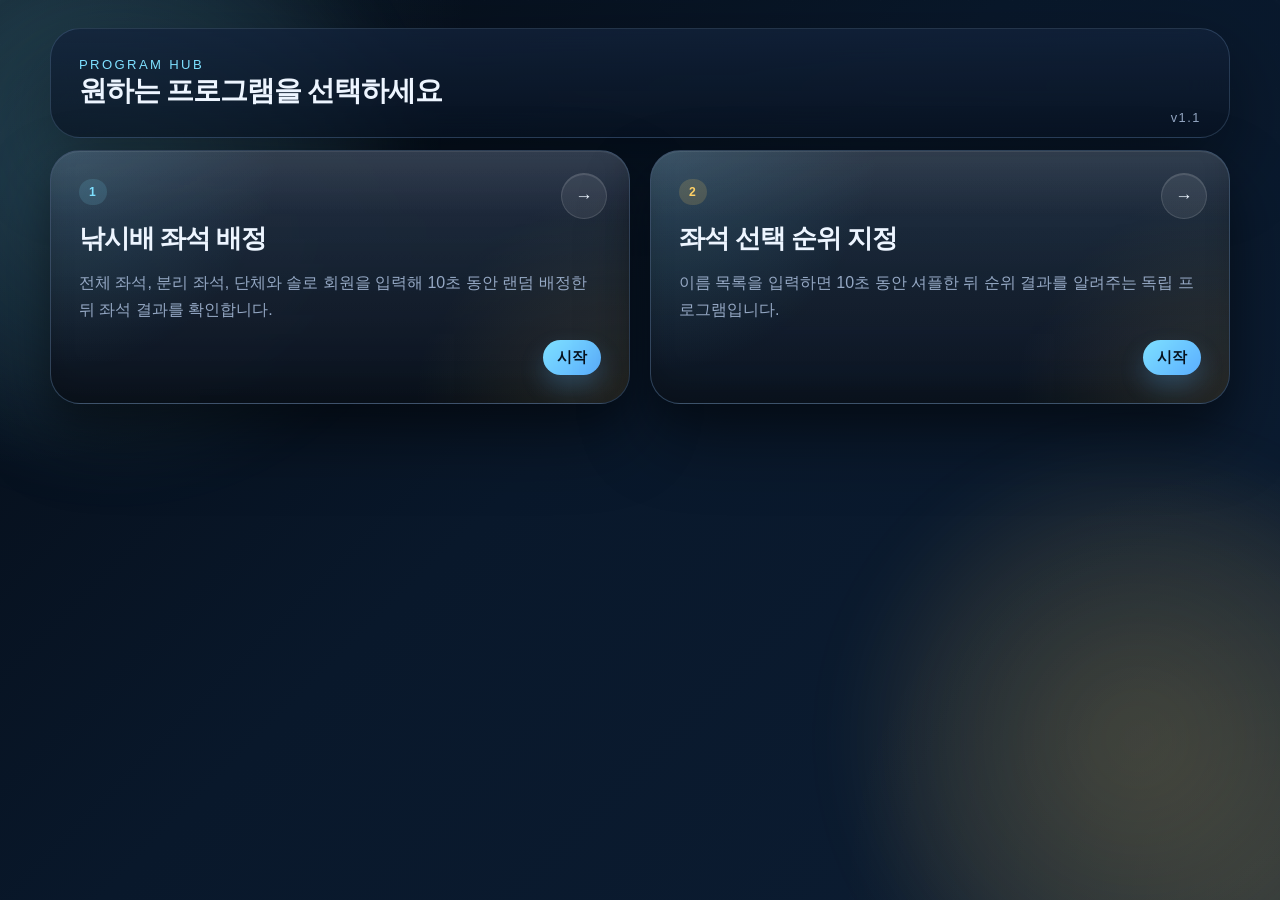
==== index.html @ c76e0f37 "Add files via upload" ====
<!doctype html>
<html lang="ko">
<head>
  <meta charset="utf-8">
  <meta name="viewport" content="width=device-width, initial-scale=1">
  <title>보트 낚시 좌석 배정 - 홈</title>
  <link rel="stylesheet" href="styles.css">
</head>
<body class="page-shell page-home">
  <div class="bg-orb orb-a"></div>
  <div class="bg-orb orb-b"></div>
  <div class="bg-grid"></div>

  <main class="app-frame home-frame">
    <section class="hero-card glass home-hero">
      <div class="hero-copy">
        <p class="eyebrow">Program Hub</p>
        <h1>원하는 프로그램을 선택하세요</h1>        
      </div>      
      <small class="hero-version">v1.1</small>
    </section>

    <section class="home-grid">
      <a class="glass program-card" href="seat-selection.html">
        <span class="program-tag">1</span>
        <h2>낚시배 좌석 배정</h2>
        <p>전체 좌석, 분리 좌석, 단체와 솔로 회원을 입력해 10초 동안 랜덤 배정한 뒤 좌석 결과를 확인합니다.</p>
        <div class="program-card-footer"> 
          <strong>시작</strong>
        </div>
      </a>

      <a class="glass program-card is-featured" href="rank-selection.html">
        <span class="program-tag is-warm">2</span>
        <h2>좌석 선택 순위 지정</h2>
        <p>이름 목록을 입력하면 10초 동안 셔플한 뒤 순위 결과를 알려주는 독립 프로그램입니다.</p>
        <div class="program-card-footer">
          <strong>시작</strong>
        </div>
      </a>
    </section>
  </main>
</body>
</html>
---- styles.css ----
:root {
  color-scheme: dark;
  --bg: #07111f;
  --bg-soft: rgba(10, 20, 37, 0.72);
  --panel: rgba(11, 24, 45, 0.62);
  --panel-border: rgba(160, 205, 255, 0.18);
  --text: #edf5ff;
  --muted: #95a8c4;
  --accent: #7ee0ff;
  --accent-2: #ffd166;
  --accent-3: #72ffc2;
  --danger: #ff7a90;
  --shadow: 0 30px 80px rgba(0, 0, 0, 0.4);
  --radius-xl: 30px;
  --radius-lg: 22px;
  --radius-md: 16px;
  --radius-sm: 12px;
  --font: "Pretendard", "Segoe UI Variable", "Apple SD Gothic Neo", "Noto Sans KR", sans-serif;
}

* {
  box-sizing: border-box;
}

html,
body {
  min-height: 100%;
}

body {
  margin: 0;
  font-family: var(--font);
  color: var(--text);
  background:
    radial-gradient(circle at top left, rgba(126, 224, 255, 0.12), transparent 30%),
    radial-gradient(circle at bottom right, rgba(255, 209, 102, 0.12), transparent 28%),
    linear-gradient(135deg, #050b14 0%, #09182b 46%, #0c1d33 100%);
}

a {
  color: inherit;
  text-decoration: none;
}

button,
input,
textarea {
  font: inherit;
}

button {
  cursor: pointer;
}

[hidden] {
  display: none !important;
}

.page-shell {
  position: relative;
  overflow-x: hidden;
}

.bg-orb {
  position: fixed;
  width: 42vw;
  aspect-ratio: 1;
  border-radius: 50%;
  filter: blur(40px);
  opacity: 0.25;
  pointer-events: none;
  z-index: 0;
}

.orb-a {
  top: -10vh;
  left: -12vw;
  background: radial-gradient(circle, rgba(126, 224, 255, 0.8), rgba(126, 224, 255, 0));
}

.orb-b {
  right: -10vw;
  bottom: -12vh;
  background: radial-gradient(circle, rgba(255, 209, 102, 0.75), rgba(255, 209, 102, 0));
}

.bg-grid {
  position: fixed;
  inset: 0;
  background-image:
    linear-gradient(rgba(255, 255, 255, 0.04) 1px, transparent 1px),
    linear-gradient(90deg, rgba(255, 255, 255, 0.04) 1px, transparent 1px);
  background-size: 44px 44px;
  mask-image: linear-gradient(180deg, rgba(0, 0, 0, 0.6), transparent 85%);
  pointer-events: none;
  opacity: 0.3;
  z-index: 0;
}

.app-frame {
  position: relative;
  z-index: 1;
  width: min(1180px, calc(100% - 32px));
  margin: 0 auto;
  padding: 28px 0 40px;
}

.glass {
  background: linear-gradient(180deg, rgba(18, 34, 58, 0.8), rgba(8, 18, 32, 0.72));
  border: 1px solid var(--panel-border);
  box-shadow: var(--shadow);
  backdrop-filter: blur(22px);
}

.hero-card,
.result-header {
  position: relative;
  border-radius: var(--radius-xl);
  padding: 28px;
  display: flex;
  align-items: center;
  justify-content: space-between;
  gap: 20px;
}

.hero-copy h1 {
  margin: 4px 0 10px;
  font-size: clamp(1.215rem, 2.16vw, 2.16rem);
  line-height: 1.05;
  letter-spacing: -0.04em;
}

.result-header h1 {
  margin: 0;
  font-size: clamp(1.26rem, 1.98vw, 1.92rem);
  line-height: 0.96;
  white-space: nowrap;
}

.result-header {
  padding: 12px 28px;
  gap: 12px;
}

.eyebrow {
  margin: 0;
  color: var(--accent);
  font-size: 0.82rem;
  letter-spacing: 0.18em;
  text-transform: uppercase;
}

.hero-text {
  margin: 0;
  max-width: 68ch;
  color: var(--muted);
  line-height: 1.7;
}
.hero-text-small {
  font-size: 0.92rem;
  line-height: 1.58;
}
.hero-link-note {
  margin: 0 0 14px;
  color: #fff0bd;
  font-size: 0.96rem;
  font-weight: 700;
  letter-spacing: -0.01em;
  line-height: 1.35;
  display: inline-block;
  text-decoration: none;
  transition: color 0.16s ease, text-shadow 0.16s ease, transform 0.16s ease;
}

.hero-link-note.is-flashed {
  color: #ff5a5a;
  text-shadow: 0 0 14px rgba(255, 90, 90, 0.58), 0 0 28px rgba(255, 90, 90, 0.22);
  transform: translateY(-1px) scale(1.1);
}

.hero-link-note.is-flashed:active {
  color: #ff3d3d;
  text-shadow: 0 0 18px rgba(255, 61, 61, 0.72), 0 0 34px rgba(255, 61, 61, 0.26);
  transform: translateY(0) scale(1.1);
}

.hero-link-url {
  font-size: 0.8em;
}

.hero-visual {
  flex: 0 0 clamp(96px, 12.8vw, 141px);
  max-width: clamp(96px, 12.8vw, 141px);
  align-self: flex-start;
  position: relative;
  display: flex;
  align-items: center;
  justify-content: center;
  text-decoration: none;
  cursor: pointer;
  transition: transform 0.18s ease, filter 0.18s ease;
}

.hero-version {
  position: absolute;
  right: 28px;
  bottom: 12px;
  color: var(--muted);
  font-size: 0.8rem;
  line-height: 1;
  letter-spacing: 0.12em;
  text-align: right;
  white-space: nowrap;
  pointer-events: none;
}

.hero-visual img {
  display: block;
  width: 100%;
  height: auto;
  max-height: 102px;
  object-fit: contain;
  filter: drop-shadow(0 16px 26px rgba(0, 0, 0, 0.24));
}

.hero-visual::after {
  content: "";
  position: absolute;
  left: 50%;
  top: 50%;
  width: 104px;
  height: 104px;
  border-radius: 50%;
  border: 2px solid rgba(126, 224, 255, 0.92);
  box-shadow:
    0 0 0 2px rgba(126, 224, 255, 0.12),
    0 0 12px rgba(126, 224, 255, 0.6),
    0 0 24px rgba(72, 255, 201, 0.38);
  transform: translate(-50%, -50%) scale(0.92);
  opacity: 0;
  pointer-events: none;
  transition: opacity 0.18s ease, transform 0.18s ease, box-shadow 0.18s ease;
}

.hero-visual.is-flashed {
  transform: translateY(-2px) scale(1.02);
}

.hero-visual.is-flashed:active {
  transform: translateY(1px) scale(0.98);
}

.hero-visual.is-flashed img {
  filter: drop-shadow(0 18px 30px rgba(0, 0, 0, 0.3));
}

.hero-visual.is-flashed::after {
  opacity: 1;
  transform: translate(-50%, -50%) scale(1);
}

.hero-badge {
  min-width: 180px;
  padding: 18px 20px;
  border-radius: 24px;
  background: linear-gradient(160deg, rgba(126, 224, 255, 0.16), rgba(255, 209, 102, 0.1));
  border: 1px solid rgba(255, 255, 255, 0.12);
  text-align: right;
}

.hero-badge span,
.stat-card span,
.tip-card span {
  display: block;
  color: var(--muted);
  font-size: 0.84rem;
}

.hero-badge strong {
  display: block;
  margin-top: 6px;
  font-size: 1.2rem;
}

.page-home .hero-card {
  align-items: flex-start;
  padding-bottom: 22px;
}

.page-home .hero-copy {
  max-width: 720px;
}

.page-home .hero-text {
  max-width: 60ch;
}

.home-grid {
  margin-top: 12px;
  display: grid;
  grid-template-columns: repeat(2, minmax(0, 1fr));
  gap: 20px;
}

.program-card {
  position: relative;
  display: flex;
  flex-direction: column;
  gap: 16px;
  padding: 28px;
  border-radius: var(--radius-xl);
  min-height: 246px;
  text-decoration: none;
  cursor: pointer;
  overflow: hidden;
  isolation: isolate;
  background:
    linear-gradient(180deg, rgba(255, 255, 255, 0.08), rgba(255, 255, 255, 0.02)),
    linear-gradient(180deg, rgba(16, 30, 50, 0.96), rgba(8, 18, 32, 0.92));
  border-color: rgba(160, 205, 255, 0.22);
  box-shadow:
    0 18px 30px rgba(0, 0, 0, 0.18),
    0 34px 70px rgba(0, 0, 0, 0.42),
    inset 0 1px 0 rgba(255, 255, 255, 0.08),
    inset 0 -18px 24px rgba(0, 0, 0, 0.18);
  transform: translateY(0);
  transition: transform 0.18s ease, border-color 0.18s ease, box-shadow 0.18s ease, background 0.18s ease;
}

.program-card::before {
  content: "";
  position: absolute;
  inset: 0;
  background:
    radial-gradient(circle at top left, rgba(126, 224, 255, 0.16), transparent 36%),
    radial-gradient(circle at bottom right, rgba(255, 209, 102, 0.12), transparent 34%),
    linear-gradient(180deg, rgba(255, 255, 255, 0.08), transparent 28%, rgba(0, 0, 0, 0.18));
  opacity: 0.95;
  pointer-events: none;
  z-index: 0;
}

.program-card::after {
  content: "→";
  position: absolute;
  top: 22px;
  right: 22px;
  width: 44px;
  height: 44px;
  display: grid;
  place-items: center;
  border-radius: 50%;
  background: rgba(255, 255, 255, 0.08);
  border: 1px solid rgba(255, 255, 255, 0.12);
  color: var(--text);
  font-size: 1.1rem;
  font-weight: 800;
  box-shadow: inset 0 1px 0 rgba(255, 255, 255, 0.12);
  transition: transform 0.18s ease, background 0.18s ease, border-color 0.18s ease;
  z-index: 1;
}

.program-card > * {
  position: relative;
  z-index: 1;
}

.program-card:hover {
  transform: translateY(-6px) rotateX(1.5deg) scale(1.01);
  border-color: rgba(126, 224, 255, 0.38);
  box-shadow:
    0 22px 34px rgba(0, 0, 0, 0.22),
    0 44px 96px rgba(0, 0, 0, 0.5),
    inset 0 1px 0 rgba(255, 255, 255, 0.12),
    inset 0 -20px 26px rgba(0, 0, 0, 0.2);
}

.program-card:hover::after {
  transform: translateX(3px);
  background: rgba(126, 224, 255, 0.18);
  border-color: rgba(126, 224, 255, 0.42);
}

.program-card:active {
  transform: translateY(-2px) scale(0.995);
}

.program-card:focus-visible {
  outline: none;
  box-shadow:
    0 0 0 4px rgba(126, 224, 255, 0.18),
    0 32px 82px rgba(0, 0, 0, 0.44);
  border-color: rgba(126, 224, 255, 0.45);
}

.program-card.is-featured {
  background:
    linear-gradient(180deg, rgba(255, 209, 102, 0.06), rgba(255, 255, 255, 0.02)),
    linear-gradient(180deg, rgba(20, 38, 64, 0.94), rgba(10, 21, 37, 0.92));
}

.program-card h2 {
  margin: 4px 0 0;
  font-size: clamp(1.4rem, 2vw, 2rem);
  line-height: 1.08;
  letter-spacing: -0.04em;
}

.program-card p {
  margin: 0;
  color: var(--muted);
  line-height: 1.72;
}

.program-tag {
  display: inline-flex;
  align-self: flex-start;
  padding: 6px 10px;
  border-radius: 999px;
  background: rgba(126, 224, 255, 0.14);
  color: var(--accent);
  font-size: 0.76rem;
  font-weight: 800;
  letter-spacing: 0.12em;
  text-transform: uppercase;
}

.program-tag.is-warm {
  background: rgba(255, 209, 102, 0.16);
  color: var(--accent-2);
}

.program-card-footer {
  margin-top: auto;
  display: flex;
  align-items: center;
  justify-content: flex-end;
  gap: 12px;
  color: var(--muted);
  font-size: 0.92rem;
  text-align: right;
}

.program-card-hint {
  padding: 7px 12px;
  border-radius: 999px;
  background: rgba(126, 224, 255, 0.12);
  border: 1px solid rgba(126, 224, 255, 0.16);
  color: var(--accent);
  font-size: 0.8rem;
  font-weight: 700;
  letter-spacing: 0.02em;
}

.program-card-footer strong {
  padding: 8px 14px;
  border-radius: 999px;
  background: linear-gradient(135deg, var(--accent), #5aaeff);
  color: #06111d;
  box-shadow: 0 12px 24px rgba(90, 174, 255, 0.24);
}

.content-grid,
.result-layout {
  margin-top: 12px;
  display: grid;
  grid-template-columns: minmax(0, 1.05fr) minmax(0, 0.95fr);
  gap: 20px;
  align-items: stretch;
}

.result-layout {
  grid-template-columns: minmax(0, 1.08fr) minmax(0, 0.92fr);
  align-items: start;
}

.panel {
  border-radius: var(--radius-xl);
  padding: 24px;
}

.settings-panel,
.guide-panel,
.result-panel,
.map-panel {
  display: flex;
  flex-direction: column;
  gap: 20px;
}

.map-panel {
  padding: 18px 20px;
  gap: 14px;
}

.result-panel,
.map-panel {
  width: 100%;
}

.result-panel {
  justify-self: stretch;
}

.map-panel {
  justify-self: stretch;
  align-items: stretch;
}

.panel-head h2 {
  margin: 0 0 6px;
  font-size: 1.3rem;
}

.page-settings .settings-panel .panel-head h2,
.page-settings .guide-panel .panel-head h2 {
  text-align: center;
  color: var(--danger);
}

.page-settings .hero-card {
  padding-top: 14px;
  padding-bottom: 14px;
}

.page-settings .settings-panel,
.page-settings .guide-panel {
  padding-top: 12px;
  padding-bottom: 12px;
  gap: 10px;
}

.page-settings .settings-panel {
  position: relative;
}

.page-settings .field-grid {
  gap: 10px;
}

.page-settings .field {
  gap: 6px;
}

.page-settings .rule-list {
  gap: 8px;
}

.page-settings .rule-item,
.page-settings .tip-card {
  padding-top: 10px;
  padding-bottom: 10px;
}

.page-settings .guide-image-wrap {
  display: flex;
  justify-content: center;
  align-items: center;
  margin-top: auto;
  pointer-events: none;
}

.page-settings .guide-image-link {
  position: relative;
  display: block;
  pointer-events: auto;
  text-decoration: none;
  cursor: pointer;
  transition: transform 0.16s ease, filter 0.16s ease;
}

.page-settings .guide-image {
  display: block;
  width: min(302px, 100%);
  max-height: 190px;
  object-fit: contain;
  opacity: 0.5;
  filter: drop-shadow(0 12px 20px rgba(0, 0, 0, 0.24));
}

.page-settings .guide-image-link.is-flashed {
  transform: translateY(-5px) scale(1.06);
}

.page-settings .guide-image-link.is-flashed:active {
  transform: translateY(2px) scale(0.96);
}

.page-settings .guide-image-link.is-flashed .guide-image {
  filter: drop-shadow(0 22px 34px rgba(0, 0, 0, 0.38));
}

.page-settings .guide-image-link.is-flashed:active .guide-image {
  filter: drop-shadow(0 10px 18px rgba(0, 0, 0, 0.22));
}

.page-settings .field textarea {
  min-height: 72px;
  line-height: 1.55;
}

.page-settings #combinedTeams {
  min-height: 58px;
}

.page-settings .settings-footer {
  margin-top: 0;
  display: grid;
  gap: 10px;
}

.page-rank-settings .settings-panel {
  gap: 14px;
}

.page-rank-settings .field textarea {
  min-height: 212px;
}

.page-rank-settings .guide-panel {
  gap: 12px;
}

.panel-head p {
  margin: 0;
  color: var(--muted);
  line-height: 1.6;
}

.field-grid {
  display: grid;
  gap: 16px;
}

.two-col {
  grid-template-columns: repeat(2, minmax(0, 1fr));
  align-items: start;
}

.field {
  display: grid;
  gap: 10px;
}

.field > span {
  font-weight: 600;
}

.field input,
.field textarea {
  width: 100%;
  border: 1px solid rgba(170, 200, 240, 0.16);
  border-radius: var(--radius-md);
  background: rgba(4, 11, 20, 0.55);
  color: var(--text);
  padding: 12px 14px;
  outline: none;
  transition: border-color 0.2s ease, transform 0.2s ease, box-shadow 0.2s ease;
}

.field textarea {
  resize: vertical;
  min-height: 94px;
}

.field input:focus,
.field textarea:focus {
  border-color: rgba(126, 224, 255, 0.68);
  box-shadow: 0 0 0 4px rgba(126, 224, 255, 0.12);
}

.field small {
  color: var(--muted);
  line-height: 1.5;
}

.actions {
  display: flex;
  justify-content: flex-end;
  gap: 12px;
  flex-wrap: wrap;
}

.page-settings .settings-footer .actions {
  justify-content: flex-end;
}

.primary-btn,
.ghost-btn {
  border-radius: 999px;
  border: 1px solid transparent;
  padding: 14px 18px;
  font-weight: 700;
  transition: transform 0.18s ease, box-shadow 0.18s ease, background 0.18s ease, border-color 0.18s ease;
}

.primary-btn {
  background: linear-gradient(135deg, var(--accent), #5aaeff);
  color: #06111d;
  box-shadow: 0 16px 30px rgba(90, 174, 255, 0.3);
}

.page-settings .actions .primary-btn {
  padding: 18px 28px;
  font-size: 1.18rem;
  font-weight: 800;
  letter-spacing: 0.02em;
  min-height: 58px;
}

.ghost-btn {
  background: rgba(255, 255, 255, 0.03);
  border-color: rgba(255, 255, 255, 0.12);
  color: var(--text);
}

.primary-btn:hover,
.ghost-btn:hover,
.link-btn:hover {
  transform: translateY(-1px);
}

.form-message {
  min-height: 1.5em;
  margin: 0;
  color: var(--muted);
}

.rule-list {
  display: grid;
  gap: 14px;
}

.rule-item {
  padding: 16px;
  border-radius: var(--radius-md);
  background: rgba(255, 255, 255, 0.03);
  border: 1px solid rgba(255, 255, 255, 0.08);
}

.rule-item strong {
  display: block;
  margin-bottom: 6px;
}

.rule-item p,
.tip-card p {
  margin: 0;
  color: var(--muted);
  line-height: 1.6;
}

.tip-card {
  padding: 18px;
  border-radius: var(--radius-md);
  background: linear-gradient(135deg, rgba(126, 224, 255, 0.14), rgba(255, 209, 102, 0.1));
  border: 1px solid rgba(255, 255, 255, 0.1);
}

.loading-overlay {
  position: fixed;
  inset: 0;
  display: grid;
  place-items: center;
  background: rgba(4, 8, 16, 0.78);
  backdrop-filter: blur(18px);
  z-index: 100;
}

.loading-card {
  width: min(420px, calc(100% - 32px));
  padding: 30px 24px;
  border-radius: 28px;
  text-align: center;
  display: grid;
  justify-items: center;
  gap: 14px;
}

.hourglass {
  position: relative;
  width: 88px;
  height: 130px;
  margin-top: 6px;
  animation: spin 1.8s linear infinite;
}

.hourglass-frame {
  position: absolute;
  inset: 0;
  border: 3px solid rgba(237, 245, 255, 0.75);
  border-radius: 20px;
  clip-path: polygon(14% 0, 86% 0, 100% 12%, 100% 88%, 86% 100%, 14% 100%, 0 88%, 0 12%);
}

.hourglass-sand {
  position: absolute;
  left: 50%;
  width: 54px;
  height: 42px;
  transform: translateX(-50%);
  background: linear-gradient(180deg, rgba(126, 224, 255, 0.95), rgba(255, 209, 102, 0.9));
  clip-path: polygon(0 0, 100% 0, 50% 100%);
  animation: flow 1.1s ease-in-out infinite;
}

.hourglass-sand.top {
  top: 12px;
  transform-origin: center bottom;
}

.hourglass-sand.bottom {
  bottom: 12px;
  transform: translateX(-50%) rotate(180deg);
  animation-delay: 0.55s;
}

.progress-track {
  width: 100%;
  height: 8px;
  overflow: hidden;
  border-radius: 999px;
  background: rgba(255, 255, 255, 0.07);
}

.progress-bar {
  display: block;
  width: 100%;
  height: 100%;
  border-radius: inherit;
  background: linear-gradient(90deg, var(--accent), var(--accent-2), var(--accent));
  background-size: 200% 100%;
  animation: shimmer 1.2s linear infinite;
  transform-origin: left center;
}

.result-frame {
  padding-bottom: 36px;
}

.header-actions {
  display: flex;
  align-items: center;
  gap: 12px;
}

.link-btn {
  display: inline-flex;
  align-items: center;
  justify-content: center;
}

.result-header .ghost-btn,
.result-header .link-btn {
  background: linear-gradient(135deg, rgba(126, 224, 255, 0.28), rgba(90, 174, 255, 0.42));
  border-color: rgba(126, 224, 255, 0.42);
  padding: 13px 19px;
  font-size: 1rem;
  min-height: 48px;
  box-shadow: 0 12px 26px rgba(90, 174, 255, 0.18);
}

.result-summary-grid {
  margin-top: 12px;
  display: grid;
  grid-template-columns: repeat(3, minmax(0, 1fr));
  gap: 10px;
}

.stat-card {
  border-radius: var(--radius-lg);
  padding: 13px 18px;
}

.result-summary-grid .stat-card span {
  font-size: 0.83rem;
  line-height: 1.2;
}

.result-summary-grid .stat-card strong {
  font-size: 1.17rem;
  font-weight: 500;
}

.stat-card strong {
  display: block;
  margin-top: 5px;
  font-size: 1.82rem;
  letter-spacing: -0.04em;
  line-height: 1;
}

.seat-list {
  display: grid;
  gap: 12px;
}

.result-panel .seat-list {
  gap: 10px;
}

.seat-card {
  padding: 16px;
  border-radius: var(--radius-md);
  background: rgba(255, 255, 255, 0.04);
  border: 1px solid rgba(255, 255, 255, 0.08);
}

.result-panel .seat-card {
  padding: 13px;
}

.seat-card-header {
  display: flex;
  justify-content: space-between;
  gap: 12px;
  align-items: center;
  margin-bottom: 10px;
}

.rank-card-header h3 {
  display: flex;
  align-items: center;
  gap: 10px;
  flex-wrap: wrap;
}

.rank-position {
  display: inline-flex;
  align-items: center;
  justify-content: center;
  min-width: 56px;
  padding: 6px 10px;
  border-radius: 999px;
  background: rgba(126, 224, 255, 0.16);
  color: var(--accent);
  font-size: 0.84rem;
  font-weight: 800;
}

.rank-name {
  font-size: 1.02rem;
  font-weight: 700;
}

.rank-subtext {
  margin: 0;
  color: var(--muted);
  line-height: 1.6;
}

.result-panel .seat-card-header {
  gap: 10px;
  margin-bottom: 8px;
}

.seat-badge {
  border-radius: 999px;
  padding: 7px 10px;
  font-size: 0.8rem;
  font-weight: 700;
  background: rgba(126, 224, 255, 0.14);
  color: var(--accent);
}

.result-panel .seat-badge {
  padding: 5px 8px;
  font-size: 0.72rem;
}

.seat-card h3 {
  margin: 0;
  font-size: 1.02rem;
}

.result-panel .seat-card h3 {
  font-size: 0.86rem;
  color: var(--text);
}

.seat-title-inline {
  color: var(--muted);
  font-weight: 400;
}

.result-panel .seat-card h3 {
  font-size: 0.86rem;
}

.seat-range {
  margin: 0 0 8px;
  color: var(--muted);
}

.result-panel .seat-range {
  margin-bottom: 6px;
  font-size: 0.78rem;
}

.member-list {
  margin: 0;
  padding-left: 18px;
  display: grid;
  gap: 6px;
  color: var(--text);
}

.result-panel .member-list {
  padding-left: 16px;
  gap: 4px;
  font-size: 0.78rem;
}

.seat-map {
  position: relative;
  width: min(100%, 520px);
  aspect-ratio: 0.6181818182;
  margin: 0 auto;
  transform: scaleX(1);
  transform-origin: center;
  border-radius: 50%;
  overflow: hidden;
  isolation: isolate;
  background:
    radial-gradient(circle at center, rgba(126, 224, 255, 0.1), transparent 18%),
    radial-gradient(circle at center, rgba(255, 255, 255, 0.07) 0%, rgba(255, 255, 255, 0.03) 16%, transparent 38%),
    radial-gradient(circle at center, rgba(255, 209, 102, 0.08), transparent 44%),
    linear-gradient(180deg, rgba(8, 18, 32, 0.78), rgba(5, 12, 22, 0.96));
  border: 1px solid rgba(255, 255, 255, 0.08);
  box-shadow: inset 0 0 0 1px rgba(255, 255, 255, 0.03), 0 26px 70px rgba(0, 0, 0, 0.35);
}

.seat-map-bg {
  position: absolute;
  inset: 0;
  display: grid;
  place-items: center;
  pointer-events: none;
  z-index: 0;
}

.seat-map-bg img {
  display: block;
  width: min(78%, 360px);
  max-width: 360px;
  max-height: 78%;
  object-fit: contain;
  opacity: 0.2;
  filter: saturate(0.95) contrast(1.02);
}

.seat-map::before,
.seat-map::after {
  content: "";
  position: absolute;
  inset: 9.5%;
  border-radius: 50%;
  border: 1px solid rgba(255, 255, 255, 0.06);
  pointer-events: none;
}

.seat-map::before {
  border-color: rgba(255, 80, 80, 0.45);
  transform: scale(0.94, 1.09);
  transform-origin: center;
}

.seat-map::after {
  inset: 20%;
  border-color: rgba(126, 224, 255, 0.12);
  transform: scaleY(1.28);
  transform-origin: center;
}

.seat-map-core {
  position: absolute;
  inset: 50%;
  transform: translate(-50%, -50%);
  width: clamp(170px, 22%, 250px);
  aspect-ratio: 1;
  border-radius: 50%;
  padding: 18px;
  box-sizing: border-box;
  overflow: hidden;
  display: grid;
  place-items: center;
  text-align: center;
  gap: 12px;
  z-index: 1;
  background:
    radial-gradient(circle at top, rgba(126, 224, 255, 0.22), rgba(8, 18, 32, 0.9) 72%),
    linear-gradient(180deg, rgba(18, 34, 58, 0.95), rgba(8, 18, 32, 0.9));
  border: 1px solid rgba(126, 224, 255, 0.18);
  box-shadow: 0 22px 52px rgba(0, 0, 0, 0.35);
}

.seat-map-core span {
  color: var(--muted);
  font-size: 0.94rem;
  font-weight: 700;
  letter-spacing: 0.14em;
  text-transform: uppercase;
  max-width: 100%;
  overflow: hidden;
  text-overflow: ellipsis;
  white-space: nowrap;
}

.seat-map-core strong {
  display: block;
  color: #ffffff;
  font-size: 1.41rem;
  font-weight: 800;
  letter-spacing: -0.04em;
  text-align: center;
  max-width: 100%;
  overflow: hidden;
  text-overflow: ellipsis;
  white-space: nowrap;
  transform: translateY(-8px);
}

.seat-map-core small {
  color: var(--muted);
  line-height: 1.4;
  max-width: 100%;
  overflow: hidden;
  text-overflow: ellipsis;
  transition: color 0.18s ease, font-size 0.18s ease, letter-spacing 0.18s ease, font-weight 0.18s ease;
}

.seat-map-core.is-seat-selected small {
  color: #ff6b6b;
  font-size: 1.41rem;
  font-weight: 700;
  line-height: 1.14;
  max-width: 88%;
  text-shadow:
    0 1px 2px rgba(0, 0, 0, 0.7),
    0 0 10px rgba(255, 107, 107, 0.55),
    0 0 18px rgba(255, 107, 107, 0.32),
    0 0 30px rgba(255, 107, 107, 0.18);
}

.seat-map-core.is-seat-selected {
  gap: 8px;
}

.seat-map-core.is-seat-selected strong {
  color: #f7ff4f;
  text-shadow:
    0 1px 2px rgba(0, 0, 0, 0.75),
    0 0 10px rgba(247, 255, 79, 0.5),
    0 0 18px rgba(247, 255, 79, 0.24);
  transform: translateY(-8px);
}

.seat-cell {
  position: absolute;
  width: clamp(47px, 4.9vw, 59px);
  height: clamp(52px, 5.4vw, 65px);
  padding: 5px 4px 4px;
  border-radius: 18px;
  border: 1px solid rgba(255, 255, 255, 0.1);
  background: var(--seat-cell-bg, rgba(255, 255, 255, 0.05));
  display: flex;
  flex-direction: column;
  align-items: center;
  justify-content: flex-start;
  overflow: hidden;
  transform: translate(-50%, -50%);
  z-index: 2;
  backdrop-filter: blur(10px);
  box-shadow: 0 14px 26px rgba(0, 0, 0, 0.2);
  cursor: pointer;
  user-select: none;
  touch-action: manipulation;
  transition: transform 0.18s ease, box-shadow 0.18s ease, filter 0.18s ease, border-color 0.18s ease;
  will-change: transform;
}

.seat-cell-number {
  font-size: 1rem;
  font-weight: 500;
  line-height: 1;
  letter-spacing: 0.03em;
  color: var(--seat-number-color, #ffffff);
  text-shadow: 0 1px 2px rgba(0, 0, 0, 0.6);
}

.seat-cell-name {
  font-size: 0.74rem;
  font-weight: 700;
  line-height: 1.15;
  text-align: center;
  word-break: keep-all;
  margin-top: 14px;
}

.seat-cell-name.is-multiline {
  position: absolute;
  left: 50%;
  bottom: 5px;
  width: calc(100% - 8px);
  margin-top: 0;
  transform: translateX(-50%);
  line-height: 1;
  white-space: nowrap;
  overflow: hidden;
  text-overflow: ellipsis;
}

.seat-cell.empty {
  background: rgba(255, 255, 255, 0.05);
  border-color: rgba(255, 255, 255, 0.14);
}

.seat-cell.empty .seat-cell-name {
  color: var(--muted);
}

.seat-cell.group {
  background: var(--seat-cell-bg, rgba(126, 224, 255, 0.12));
}

.seat-cell.family {
  background: var(--seat-cell-bg, rgba(255, 209, 102, 0.12));
}

.seat-cell.solo {
  background: var(--seat-cell-bg, rgba(255, 255, 255, 0.05));
}

.seat-cell.is-selected {
  transform: translate(-50%, -50%);
  z-index: 8;
  box-shadow: 0 24px 42px rgba(0, 0, 0, 0.42);
  border-color: rgba(255, 255, 255, 0.34);
  filter: brightness(1.08) saturate(1.08);
}

.seat-selection-overlay {
  position: fixed;
  inset: 0;
  pointer-events: none;
  z-index: 9998;
}

.seat-popup {
  position: fixed;
  z-index: 9999;
  pointer-events: none;
  transform: translate(-50%, -50%);
}

.empty-state {
  padding: 24px;
  color: var(--muted);
  border: 1px dashed rgba(255, 255, 255, 0.14);
  border-radius: var(--radius-md);
  text-align: center;
}

@keyframes spin {
  from { transform: rotate(0deg); }
  to { transform: rotate(360deg); }
}

@keyframes flow {
  0%, 100% { clip-path: polygon(0 0, 100% 0, 50% 100%); opacity: 0.92; }
  50% { clip-path: polygon(12% 0, 88% 0, 50% 100%); opacity: 0.58; }
}

@keyframes shimmer {
  from { background-position: 0 0; }
  to { background-position: 200% 0; }
}

@media (max-width: 980px) {
  .content-grid,
  .result-layout {
    grid-template-columns: 1fr;
  }

  .result-summary-grid {
    grid-template-columns: repeat(2, minmax(0, 1fr));
  }

  .result-panel,
  .map-panel {
    width: min(100%, 920px);
  }
}

@media (max-width: 720px) {
  .app-frame {
    width: min(100% - 20px, 1180px);
    padding-top: 18px;
  }

  .hero-card,
  .result-header,
  .panel {
    padding: 20px;
    border-radius: 22px;
  }

  .hero-card,
  .result-header,
  .header-actions {
    flex-direction: column;
    align-items: stretch;
  }

  .result-header {
    flex-direction: row;
    align-items: center;
    justify-content: space-between;
    gap: 6px;
    padding-top: 10px;
    padding-bottom: 10px;
    padding-left: 16px;
    padding-right: 16px;
  }

  .result-header > div:first-child {
    flex: 1 1 auto;
    min-width: 0;
  }

  .header-actions {
    flex-direction: row;
    align-items: center;
    flex: 0 0 auto;
    gap: 8px;
  }

  .result-header .ghost-btn,
  .result-header .link-btn {
    width: auto;
    min-height: 34px;
    padding: 6px 10px;
    font-size: 0.86rem;
    white-space: nowrap;
  }

  .hero-card {
    flex-direction: row;
    align-items: center;
    gap: 14px;
  }

  .hero-copy {
    flex: 1 1 auto;
    min-width: 0;
  }

  .hero-visual {
    flex: 0 0 clamp(88px, 26vw, 122px);
    max-width: clamp(88px, 26vw, 122px);
  }

  .hero-visual img {
    max-height: 96px;
  }

  .hero-visual::after {
    width: 88px;
    height: 88px;
    box-shadow:
      0 0 0 2px rgba(126, 224, 255, 0.12),
      0 0 10px rgba(126, 224, 255, 0.6),
      0 0 20px rgba(72, 255, 201, 0.38);
  }

  .page-settings .guide-image {
    width: min(264px, 88.8%);
    max-height: 158px;
  }

  .page-settings .guide-image-wrap {
    transform: translateY(5px);
    margin-bottom: 10px;
  }

  .page-settings .guide-image-link {
    left: 5px;
    top: 3px;
  }

  .page-settings .settings-footer .actions {
    flex-wrap: nowrap;
    gap: 8px;
  }

  .page-settings .settings-footer .actions .ghost-btn,
  .page-settings .settings-footer .actions .primary-btn {
    width: auto;
    flex: 1 1 0;
    min-width: 0;
    padding: 12px 10px;
    font-size: 0.94rem;
    min-height: 44px;
  }

  .two-col,
  .result-summary-grid {
    grid-template-columns: 1fr;
  }

  .result-summary-grid {
    grid-template-columns: 1fr 1fr 2fr;
    gap: 8px;
  }

  .result-summary-grid .stat-card {
    padding: 10px 10px 9px;
    min-width: 0;
  }

  .result-summary-grid .stat-card span {
    font-size: 0.72rem;
    white-space: nowrap;
  }

  .result-summary-grid .stat-card strong {
    font-size: 0.91rem;
    font-weight: 500;
    white-space: nowrap;
  }

  .seat-map {
    width: min(calc(100% - 24px), 432px);
  }

  .seat-map-core {
    width: clamp(130px, 34%, 180px);
  }

  .seat-cell {
    width: clamp(47px, 4.9vw, 59px);
    height: clamp(52px, 5.4vw, 65px);
    padding: 5px 4px 4px;
  }

  .seat-cell-name {
    font-size: 0.72rem;
  }

  .actions {
    justify-content: stretch;
  }

  .primary-btn,
  .ghost-btn,
  .link-btn {
    width: 100%;
  }

  .page-settings .settings-footer .actions .ghost-btn,
  .page-settings .settings-footer .actions .primary-btn {
    width: auto;
    flex: 1 1 0;
    min-width: 0;
  }
}

@media (max-width: 520px) {
  .seat-map {
    width: min(calc(100% - 20px), 432px);
  }

  .seat-map-core {
    width: clamp(112px, 42%, 150px);
    padding: 14px;
  }

  .seat-map-core span {
    font-size: 0.72rem;
    letter-spacing: 0.1em;
  }

  .seat-map-core strong {
    font-size: 1.18rem;
  }

  .seat-map-core small {
    font-size: 0.74rem;
    line-height: 1.28;
  }

  .seat-cell-number {
    font-size: 0.78rem;
  }

  .seat-cell-name {
    font-size: 0.66rem;
  }

  .seat-cell-name.is-multiline {
    bottom: 4px;
  }
}
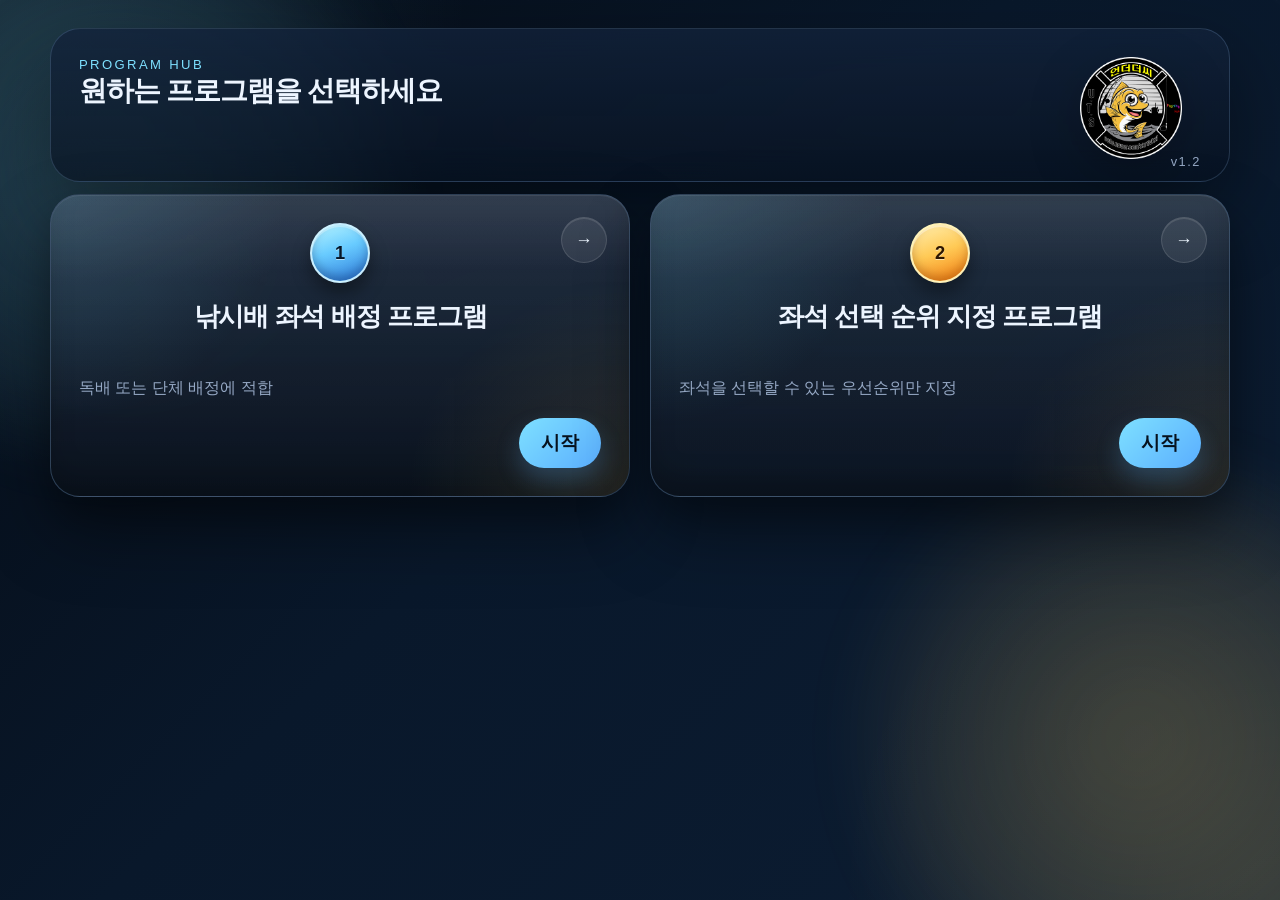
==== commit c60d972b: "Add files via upload" ====
--- a/index.html
+++ b/index.html
@@ -5,6 +5,7 @@
   <meta name="viewport" content="width=device-width, initial-scale=1">
   <title>보트 낚시 좌석 배정 - 홈</title>
   <link rel="stylesheet" href="styles.css">
+  <script defer src="app.js"></script>
 </head>
 <body class="page-shell page-home">
   <div class="bg-orb orb-a"></div>
@@ -16,15 +17,18 @@
       <div class="hero-copy">
         <p class="eyebrow">Program Hub</p>
         <h1>원하는 프로그램을 선택하세요</h1>        
-      </div>      
-      <small class="hero-version">v1.1</small>
+      </div>
+      <a class="hero-visual" href="https://cafe.naver.com/skrtlvkxl" target="_blank" rel="noopener noreferrer" aria-label="네이버 카페로 이동">
+        <img src="image/s1.png" alt="">
+      </a>
+      <small class="hero-version">v1.2</small>
     </section>
 
     <section class="home-grid">
-      <a class="glass program-card" href="seat-selection.html">
+      <a class="glass program-card" href="seat-capacity.html">
         <span class="program-tag">1</span>
-        <h2>낚시배 좌석 배정</h2>
-        <p>전체 좌석, 분리 좌석, 단체와 솔로 회원을 입력해 10초 동안 랜덤 배정한 뒤 좌석 결과를 확인합니다.</p>
+        <h2>낚시배 좌석 배정 프로그램</h2>
+        <p><br>독배 또는 단체 배정에 적합</p>
         <div class="program-card-footer"> 
           <strong>시작</strong>
         </div>
@@ -32,8 +36,8 @@
 
       <a class="glass program-card is-featured" href="rank-selection.html">
         <span class="program-tag is-warm">2</span>
-        <h2>좌석 선택 순위 지정</h2>
-        <p>이름 목록을 입력하면 10초 동안 셔플한 뒤 순위 결과를 알려주는 독립 프로그램입니다.</p>
+        <h2>좌석 선택 순위 지정 프로그램</h2>
+        <p><br>좌석을 선택할 수 있는 우선순위만 지정</p>
         <div class="program-card-footer">
           <strong>시작</strong>
         </div>
--- a/styles.css
+++ b/styles.css
@@ -138,8 +138,63 @@
 }
 
 .result-header {
-  padding: 12px 28px;
+  padding: 8px 24px;
+  gap: 10px;
+}
+
+.page-result .result-header {
+  align-items: center;
+}
+
+.result-header-copy {
+  flex: 1 1 auto;
+  min-width: 0;
+}
+
+.result-header-side {
+  display: flex;
+  flex-direction: row-reverse;
+  align-items: center;
+  justify-content: flex-end;
   gap: 12px;
+  margin-left: auto;
+}
+
+.result-header-media {
+  position: relative;
+  display: flex;
+  flex-direction: row;
+  align-items: flex-end;
+  justify-content: flex-end;
+  min-width: clamp(88px, 10vw, 118px);
+}
+
+.page-result .result-header .header-actions {
+  align-self: center;
+  padding-top: 0;
+}
+
+.page-result .result-header .hero-visual {
+  flex: 0 0 clamp(82px, 9vw, 108px);
+  max-width: clamp(82px, 9vw, 108px);
+  align-self: center;
+}
+
+.page-result .result-header .hero-visual img {
+  max-height: 72px;
+}
+
+.result-header-version {
+  position: absolute;
+  right: 0;
+  bottom: -2px;
+  color: var(--muted);
+  font-size: 0.68rem;
+  line-height: 1;
+  letter-spacing: 0.12em;
+  text-align: right;
+  white-space: nowrap;
+  pointer-events: none;
 }
 
 .eyebrow {
@@ -191,7 +246,7 @@
 .hero-visual {
   flex: 0 0 clamp(96px, 12.8vw, 141px);
   max-width: clamp(96px, 12.8vw, 141px);
-  align-self: flex-start;
+  align-self: center;
   position: relative;
   display: flex;
   align-items: center;
@@ -404,6 +459,7 @@
   font-size: clamp(1.4rem, 2vw, 2rem);
   line-height: 1.08;
   letter-spacing: -0.04em;
+  text-align: center;
 }
 
 .program-card p {
@@ -414,20 +470,33 @@
 
 .program-tag {
   display: inline-flex;
-  align-self: flex-start;
-  padding: 6px 10px;
-  border-radius: 999px;
-  background: rgba(126, 224, 255, 0.14);
-  color: var(--accent);
-  font-size: 0.76rem;
-  font-weight: 800;
-  letter-spacing: 0.12em;
-  text-transform: uppercase;
+  align-items: center;
+  justify-content: center;
+  align-self: center;
+  width: 60px;
+  height: 60px;
+  border-radius: 50%;
+  border: 2px solid rgba(210, 244, 255, 0.92);
+  background: linear-gradient(160deg, #b8f5ff 0%, #68cbff 45%, #2b77d8 100%);
+  color: #031527;
+  font-size: 1.14rem;
+  font-weight: 900;
+  line-height: 1;
+  text-shadow: 0 1px 0 rgba(255, 255, 255, 0.55);
+  box-shadow:
+    0 10px 18px rgba(0, 0, 0, 0.38),
+    0 2px 0 rgba(255, 255, 255, 0.32) inset,
+    0 -5px 10px rgba(12, 41, 92, 0.35) inset;
 }
 
 .program-tag.is-warm {
-  background: rgba(255, 209, 102, 0.16);
-  color: var(--accent-2);
+  border-color: rgba(255, 245, 189, 0.94);
+  background: linear-gradient(160deg, #fff0b2 0%, #ffca56 48%, #f37c0f 100%);
+  color: #2d1600;
+  box-shadow:
+    0 10px 18px rgba(0, 0, 0, 0.38),
+    0 2px 0 rgba(255, 255, 255, 0.4) inset,
+    0 -5px 10px rgba(126, 54, 0, 0.34) inset;
 }
 
 .program-card-footer {
@@ -453,10 +522,11 @@
 }
 
 .program-card-footer strong {
-  padding: 8px 14px;
+  padding: 12px 22px;
   border-radius: 999px;
   background: linear-gradient(135deg, var(--accent), #5aaeff);
   color: #06111d;
+  font-size: 1.2rem;
   box-shadow: 0 12px 24px rgba(90, 174, 255, 0.24);
 }
 
@@ -467,6 +537,10 @@
   grid-template-columns: minmax(0, 1.05fr) minmax(0, 0.95fr);
   gap: 20px;
   align-items: stretch;
+}
+
+.single-panel-grid {
+  grid-template-columns: minmax(0, 1fr);
 }
 
 .result-layout {
@@ -669,9 +743,192 @@
   box-shadow: 0 0 0 4px rgba(126, 224, 255, 0.12);
 }
 
+.field input[readonly] {
+  cursor: default;
+  background: rgba(12, 26, 46, 0.72);
+  border-color: rgba(126, 224, 255, 0.24);
+}
+
 .field small {
   color: var(--muted);
   line-height: 1.5;
+}
+
+.seat-cell.pickable {
+  transition: transform 0.18s ease, box-shadow 0.18s ease, filter 0.18s ease, border-color 0.18s ease, background 0.18s ease;
+}
+
+.seat-cell.pickable .seat-cell-name {
+  margin-top: var(--picker-seat-name-gap, 10px);
+}
+
+.seat-cell.pickable:not(.is-active) {
+  border-color: rgba(255, 255, 255, 0.12);
+  background: rgba(255, 255, 255, 0.03);
+  opacity: 0.55;
+  box-shadow: 0 10px 18px rgba(0, 0, 0, 0.2);
+}
+
+.seat-cell.pickable:not(.is-active) .seat-cell-number,
+.seat-cell.pickable:not(.is-active) .seat-cell-name {
+  color: var(--muted);
+}
+
+.seat-cell.pickable.is-active {
+  background: linear-gradient(180deg, rgba(126, 224, 255, 0.34), rgba(44, 123, 216, 0.2));
+  border-color: rgba(164, 237, 255, 0.65);
+  transform: translate(-50%, -50%) translateY(-2px);
+  box-shadow:
+    0 16px 28px rgba(0, 0, 0, 0.34),
+    0 2px 0 rgba(255, 255, 255, 0.24) inset,
+    0 -6px 10px rgba(7, 36, 87, 0.24) inset;
+  filter: saturate(1.14);
+}
+
+.seat-cell.pickable.is-active .seat-cell-number {
+  color: #7dff74;
+  text-shadow:
+    0 1px 2px rgba(0, 0, 0, 0.72),
+    0 0 10px rgba(125, 255, 116, 0.55);
+}
+
+.seat-picker-panel .settings-footer {
+  margin-top: 14px;
+}
+
+.page-seat-picker .seat-picker-panel .panel-head {
+  display: flex;
+  align-items: flex-end;
+  justify-content: space-between;
+  gap: 12px;
+}
+
+.page-seat-picker .hero-copy {
+  display: flex;
+  align-items: center;
+  gap: 14px;
+}
+
+.page-seat-picker .hero-card {
+  padding: 16px 20px;
+}
+
+.page-seat-picker .hero-copy .hero-text {
+  margin: 0;
+  line-height: 1.35;
+}
+
+.page-seat-picker .seat-picker-panel .panel-head h2 {
+  margin: 0;
+}
+
+.page-seat-picker #seatPickerSummary {
+  margin: 0;
+  text-align: right;
+  white-space: nowrap;
+}
+
+.seat-picker-notice {
+  margin: 4px 0 12px;
+  padding: 10px 14px;
+  border-radius: 12px;
+  border: 1px solid rgba(255, 209, 102, 0.42);
+  background: linear-gradient(180deg, rgba(255, 209, 102, 0.2), rgba(255, 209, 102, 0.08));
+  color: #ffe6a4;
+  font-size: 1rem;
+  font-weight: 800;
+  text-align: center;
+  letter-spacing: 0.02em;
+}
+
+.page-seat-capacity .settings-panel {
+  width: min(100%, 920px);
+  margin: 0 auto;
+}
+
+.page-seat-picker .seat-picker-panel {
+  width: min(100%, 760px);
+  margin: 0 auto;
+}
+
+.page-seat-picker .seat-map-core strong {
+  transform: none;
+}
+
+.page-seat-picker .seat-map {
+  background: transparent;
+  border-color: transparent;
+  box-shadow: none;
+  margin-top: -57px;
+  margin-bottom: -20px;
+}
+
+.page-result .seat-map {
+  background: transparent;
+  border-color: transparent;
+  box-shadow: none;
+  aspect-ratio: 0.562;
+  margin-top: -50px;
+  margin-bottom: -50px;
+}
+
+.page-result .map-panel {
+  padding: 8px 10px 0;
+  gap: 6px;
+}
+
+.page-result .map-panel .panel-head h2 {
+  margin: 0;
+}
+
+.page-result .map-panel .panel-head {
+  width: min(100%, 520px);
+  margin: 0 auto;
+  padding-left: 8%;
+}
+
+
+.page-result .result-panel .panel-head {
+  transform: translateY(-16px);
+  margin-bottom: -16px;
+}
+
+.page-seat-picker .seat-map::before {
+  inset: 7%;
+  border-radius: 28px;
+}
+
+.page-seat-picker .seat-cell.pickable {
+  height: var(--picker-seat-height, 52px);
+  padding: var(--picker-seat-padding-top, 1px) 3px 1px;
+  display: flex;
+  flex-direction: column;
+  align-items: center;
+  justify-content: center;
+  text-align: center;
+}
+
+.page-seat-picker .seat-cell.pickable .seat-cell-number {
+  font-size: calc(var(--picker-seat-number-font, 1rem) * 1.2);
+  line-height: 1;
+}
+
+.page-seat-picker .seat-cell.pickable .seat-cell-name {
+  font-size: calc(var(--picker-seat-name-font, 0.74rem) * 1.2);
+  margin-top: calc(var(--picker-seat-name-gap, 10px) * 2);
+  line-height: 1;
+}
+
+.page-seat-picker #seatPickerMessage {
+  text-align: center;
+  margin-top: -46px;
+  margin-bottom: 8px;
+  position: relative;
+  z-index: 2;
+}
+
+.page-seat-picker .settings-footer .actions {
+  justify-content: center;
 }
 
 .actions {
@@ -1016,15 +1273,12 @@
   width: min(100%, 520px);
   aspect-ratio: 0.6181818182;
   margin: 0 auto;
-  transform: scaleX(1);
-  transform-origin: center;
-  border-radius: 50%;
+  border-radius: 28px;
   overflow: hidden;
   isolation: isolate;
   background:
-    radial-gradient(circle at center, rgba(126, 224, 255, 0.1), transparent 18%),
-    radial-gradient(circle at center, rgba(255, 255, 255, 0.07) 0%, rgba(255, 255, 255, 0.03) 16%, transparent 38%),
-    radial-gradient(circle at center, rgba(255, 209, 102, 0.08), transparent 44%),
+    linear-gradient(160deg, rgba(126, 224, 255, 0.12), rgba(126, 224, 255, 0) 38%),
+    linear-gradient(20deg, rgba(255, 209, 102, 0.1), rgba(255, 209, 102, 0) 42%),
     linear-gradient(180deg, rgba(8, 18, 32, 0.78), rgba(5, 12, 22, 0.96));
   border: 1px solid rgba(255, 255, 255, 0.08);
   box-shadow: inset 0 0 0 1px rgba(255, 255, 255, 0.03), 0 26px 70px rgba(0, 0, 0, 0.35);
@@ -1053,33 +1307,33 @@
 .seat-map::after {
   content: "";
   position: absolute;
-  inset: 9.5%;
-  border-radius: 50%;
+  border-radius: 22px;
   border: 1px solid rgba(255, 255, 255, 0.06);
   pointer-events: none;
 }
 
 .seat-map::before {
+  inset: 8%;
   border-color: rgba(255, 80, 80, 0.45);
-  transform: scale(0.94, 1.09);
-  transform-origin: center;
 }
 
 .seat-map::after {
-  inset: 20%;
-  border-color: rgba(126, 224, 255, 0.12);
-  transform: scaleY(1.28);
-  transform-origin: center;
+  inset: 12% 26%;
+  border-radius: 16px;
+  border-color: rgba(151, 231, 255, 0.3);
+  box-shadow:
+    0 0 0 1px rgba(176, 238, 255, 0.1),
+    0 0 10px rgba(126, 224, 255, 0.14);
 }
 
 .seat-map-core {
   position: absolute;
   inset: 50%;
   transform: translate(-50%, -50%);
-  width: clamp(170px, 22%, 250px);
-  aspect-ratio: 1;
-  border-radius: 50%;
-  padding: 18px;
+  width: clamp(170px, 29%, 250px);
+  min-height: clamp(96px, 27%, 130px);
+  border-radius: 18px;
+  padding: 14px 16px;
   box-sizing: border-box;
   overflow: hidden;
   display: grid;
@@ -1088,7 +1342,7 @@
   gap: 12px;
   z-index: 1;
   background:
-    radial-gradient(circle at top, rgba(126, 224, 255, 0.22), rgba(8, 18, 32, 0.9) 72%),
+    linear-gradient(180deg, rgba(126, 224, 255, 0.2), rgba(8, 18, 32, 0.9) 72%),
     linear-gradient(180deg, rgba(18, 34, 58, 0.95), rgba(8, 18, 32, 0.9));
   border: 1px solid rgba(126, 224, 255, 0.18);
   box-shadow: 0 22px 52px rgba(0, 0, 0, 0.35);
@@ -1118,6 +1372,7 @@
   text-overflow: ellipsis;
   white-space: nowrap;
   transform: translateY(-8px);
+  background: transparent;
 }
 
 .seat-map-core small {
@@ -1127,6 +1382,7 @@
   overflow: hidden;
   text-overflow: ellipsis;
   transition: color 0.18s ease, font-size 0.18s ease, letter-spacing 0.18s ease, font-weight 0.18s ease;
+  background: transparent;
 }
 
 .seat-map-core.is-seat-selected small {
@@ -1135,11 +1391,7 @@
   font-weight: 700;
   line-height: 1.14;
   max-width: 88%;
-  text-shadow:
-    0 1px 2px rgba(0, 0, 0, 0.7),
-    0 0 10px rgba(255, 107, 107, 0.55),
-    0 0 18px rgba(255, 107, 107, 0.32),
-    0 0 30px rgba(255, 107, 107, 0.18);
+  text-shadow: none;
 }
 
 .seat-map-core.is-seat-selected {
@@ -1148,10 +1400,7 @@
 
 .seat-map-core.is-seat-selected strong {
   color: #f7ff4f;
-  text-shadow:
-    0 1px 2px rgba(0, 0, 0, 0.75),
-    0 0 10px rgba(247, 255, 79, 0.5),
-    0 0 18px rgba(247, 255, 79, 0.24);
+  text-shadow: none;
   transform: translateY(-8px);
 }
 
@@ -1210,13 +1459,32 @@
   text-overflow: ellipsis;
 }
 
+.seat-cell-name.is-unavailable-cross {
+  position: absolute;
+  left: 50%;
+  bottom: 4px;
+  transform: translateX(-50%);
+  margin-top: 0;
+  font-size: 1.48rem;
+  font-weight: 900;
+  line-height: 1;
+  color: #ff2929;
+  text-shadow:
+    0 0 1px rgba(255, 255, 255, 0.65),
+    0 0 8px rgba(255, 41, 41, 0.5),
+    0 0 16px rgba(255, 41, 41, 0.34);
+}
+
 .seat-cell.empty {
   background: rgba(255, 255, 255, 0.05);
   border-color: rgba(255, 255, 255, 0.14);
 }
 
 .seat-cell.empty .seat-cell-name {
-  color: var(--muted);
+  color: #65ff7a;
+  text-shadow:
+    0 0 8px rgba(101, 255, 122, 0.45),
+    0 0 16px rgba(101, 255, 122, 0.28);
 }
 
 .seat-cell.group {
@@ -1229,6 +1497,24 @@
 
 .seat-cell.solo {
   background: var(--seat-cell-bg, rgba(255, 255, 255, 0.05));
+}
+
+.seat-cell.unavailable {
+  background: rgba(255, 255, 255, 0.03);
+  border-color: rgba(255, 255, 255, 0.09);
+  opacity: 0.46;
+  cursor: default;
+  filter: grayscale(0.25);
+}
+
+.page-result .seat-cell.unavailable {
+  opacity: 1;
+  filter: none;
+  background: rgba(255, 255, 255, 0.03);
+}
+
+.page-result .seat-cell.unavailable .seat-cell-number {
+  opacity: 0.55;
 }
 
 .seat-cell.is-selected {
@@ -1317,15 +1603,38 @@
     align-items: center;
     justify-content: space-between;
     gap: 6px;
-    padding-top: 10px;
-    padding-bottom: 10px;
+    padding-top: 8px;
+    padding-bottom: 8px;
     padding-left: 16px;
     padding-right: 16px;
   }
 
-  .result-header > div:first-child {
+  .result-header-copy {
     flex: 1 1 auto;
     min-width: 0;
+  }
+
+  .result-header-side {
+    flex: 0 0 auto;
+    align-items: center;
+    gap: 6px;
+  }
+
+  .result-header-media {
+    min-width: 72px;
+  }
+
+  .page-result .result-header .hero-visual {
+    flex-basis: 64px;
+    max-width: 64px;
+  }
+
+  .page-result .result-header .hero-visual img {
+    max-height: 48px;
+  }
+
+  .result-header-version {
+    font-size: 0.6rem;
   }
 
   .header-actions {
@@ -1435,6 +1744,7 @@
 
   .seat-map-core {
     width: clamp(130px, 34%, 180px);
+    min-height: clamp(84px, 24%, 108px);
   }
 
   .seat-cell {
@@ -1472,6 +1782,7 @@
 
   .seat-map-core {
     width: clamp(112px, 42%, 150px);
+    min-height: clamp(76px, 23%, 98px);
     padding: 14px;
   }
 
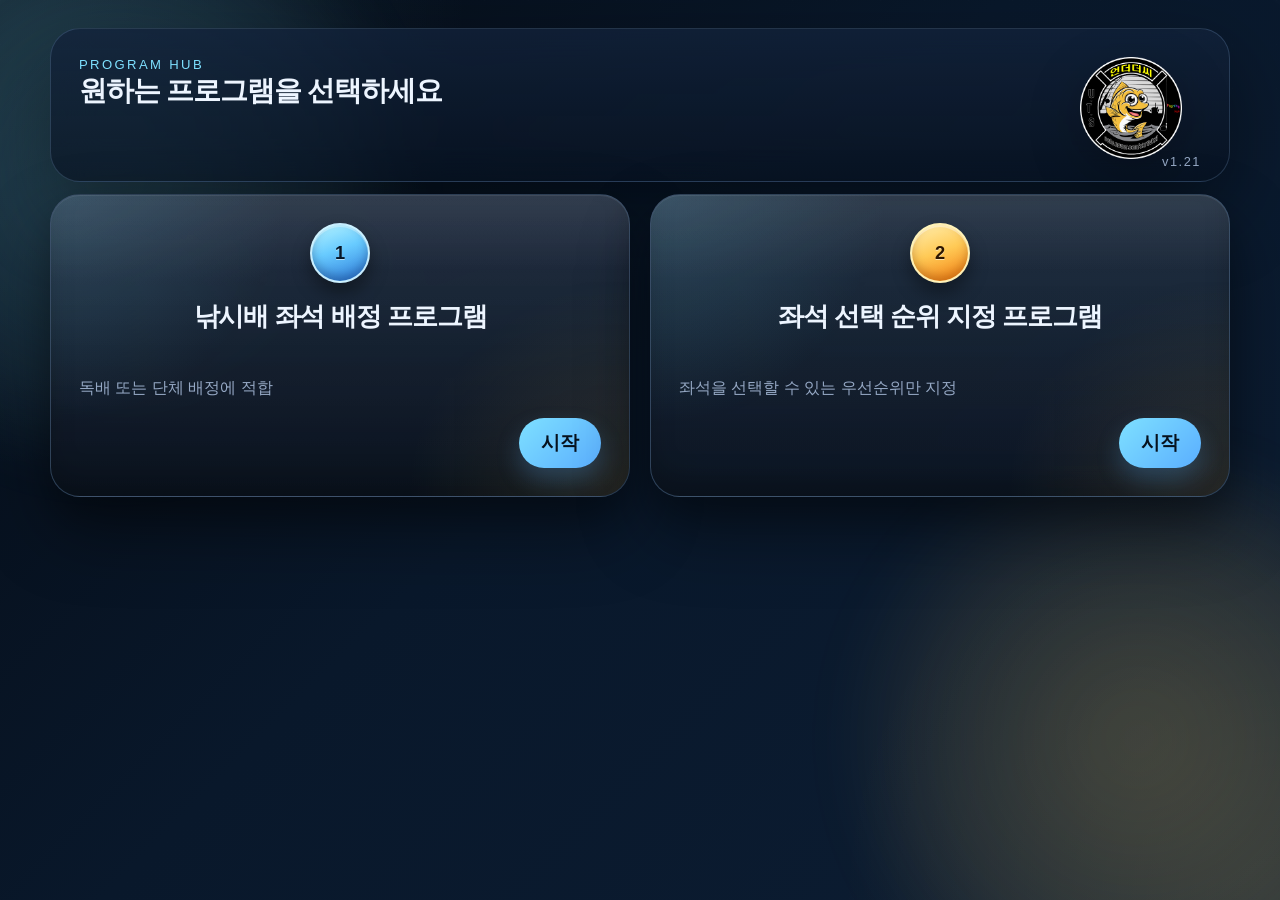
==== commit 33b2ea8f: "Add files via upload" ====
--- a/index.html
+++ b/index.html
@@ -21,7 +21,7 @@
       <a class="hero-visual" href="https://cafe.naver.com/skrtlvkxl" target="_blank" rel="noopener noreferrer" aria-label="네이버 카페로 이동">
         <img src="image/s1.png" alt="">
       </a>
-      <small class="hero-version">v1.2</small>
+      <small class="hero-version">v1.21</small>
     </section>
 
     <section class="home-grid">
--- a/styles.css
+++ b/styles.css
@@ -178,6 +178,8 @@
   flex: 0 0 clamp(82px, 9vw, 108px);
   max-width: clamp(82px, 9vw, 108px);
   align-self: center;
+  transform: translateX(-16px) scale(1.1);
+  transform-origin: center;
 }
 
 .page-result .result-header .hero-visual img {
@@ -186,8 +188,8 @@
 
 .result-header-version {
   position: absolute;
-  right: 0;
-  bottom: -2px;
+  right: -8px;
+  bottom: -3px;
   color: var(--muted);
   font-size: 0.68rem;
   line-height: 1;
@@ -395,26 +397,6 @@
   z-index: 0;
 }
 
-.program-card::after {
-  content: "→";
-  position: absolute;
-  top: 22px;
-  right: 22px;
-  width: 44px;
-  height: 44px;
-  display: grid;
-  place-items: center;
-  border-radius: 50%;
-  background: rgba(255, 255, 255, 0.08);
-  border: 1px solid rgba(255, 255, 255, 0.12);
-  color: var(--text);
-  font-size: 1.1rem;
-  font-weight: 800;
-  box-shadow: inset 0 1px 0 rgba(255, 255, 255, 0.12);
-  transition: transform 0.18s ease, background 0.18s ease, border-color 0.18s ease;
-  z-index: 1;
-}
-
 .program-card > * {
   position: relative;
   z-index: 1;
@@ -428,12 +410,6 @@
     0 44px 96px rgba(0, 0, 0, 0.5),
     inset 0 1px 0 rgba(255, 255, 255, 0.12),
     inset 0 -20px 26px rgba(0, 0, 0, 0.2);
-}
-
-.program-card:hover::after {
-  transform: translateX(3px);
-  background: rgba(126, 224, 255, 0.18);
-  border-color: rgba(126, 224, 255, 0.42);
 }
 
 .program-card:active {
@@ -572,6 +548,13 @@
   width: 100%;
 }
 
+.result-side-column {
+  display: flex;
+  flex-direction: column;
+  gap: 12px;
+  width: 100%;
+}
+
 .result-panel {
   justify-self: stretch;
 }
@@ -675,6 +658,123 @@
 
 .page-settings #combinedTeams {
   min-height: 58px;
+}
+
+.page-settings .team-entry-head {
+  display: grid;
+  grid-template-columns: minmax(0, 1fr) 28px;
+  align-items: center;
+  gap: 12px;
+}
+
+.page-settings .team-entry-head-title,
+.page-settings .team-entry-head-tail {
+  font-weight: 600;
+  font-size: 1em;
+  line-height: 1.3;
+}
+
+.page-settings .team-entry-head-tail {
+  font-weight: 400;
+  font-size: 0.84em;
+  justify-self: center;
+  text-align: center;
+  white-space: nowrap;
+}
+
+.page-settings .team-entry-layout {
+  display: grid;
+  gap: 10px;
+}
+
+.page-settings .team-entry-list {
+  display: grid;
+  gap: 8px;
+}
+
+.page-settings .team-entry-row {
+  display: grid;
+  grid-template-columns: minmax(0, 1fr) 28px;
+  align-items: center;
+  gap: 10px;
+}
+
+.page-settings .team-entry-input {
+  width: 90%;
+  justify-self: start;
+  border: 1px solid rgba(255, 255, 255, 0.16);
+  border-radius: 12px;
+  background: rgba(6, 15, 26, 0.88);
+  color: var(--text);
+  font: inherit;
+  line-height: 1.4;
+  padding: 10px 12px;
+}
+
+.page-settings .team-entry-row.is-checkable .team-entry-input {
+  border-color: rgba(126, 224, 255, 0.28);
+}
+
+.page-settings .team-entry-row.is-checkable.is-selected .team-entry-input {
+  border-color: rgba(126, 224, 255, 0.7);
+  box-shadow: 0 0 0 2px rgba(126, 224, 255, 0.12);
+}
+
+.page-settings .team-entry-input::placeholder {
+  color: rgba(175, 196, 224, 0.72);
+}
+
+.page-settings .team-entry-row.is-solo .team-entry-input {
+  opacity: 0.85;
+}
+
+.page-settings .team-select-toggle {
+  width: 28px;
+  height: 28px;
+  justify-self: center;
+  border-radius: 999px;
+  border: 1px solid rgba(255, 255, 255, 0.24);
+  background: rgba(255, 255, 255, 0.05);
+  color: transparent;
+  padding: 0;
+  cursor: pointer;
+  display: inline-flex;
+  align-items: center;
+  justify-content: center;
+  transition: transform 0.16s ease, border-color 0.16s ease, background 0.16s ease, box-shadow 0.16s ease;
+}
+
+.page-settings .team-select-toggle:hover {
+  border-color: rgba(126, 224, 255, 0.68);
+  transform: translateY(-1px) scale(1.04);
+}
+
+.page-settings .team-select-toggle.is-selected {
+  background: linear-gradient(155deg, rgba(126, 224, 255, 0.4), rgba(90, 174, 255, 0.24));
+  border-color: rgba(126, 224, 255, 0.8);
+  box-shadow: 0 0 0 4px rgba(126, 224, 255, 0.14);
+}
+
+.page-settings .team-select-mark {
+  color: #ff0000;
+  text-shadow: 0 0 6px rgba(255, 0, 0, 0.88);
+  font-size: 0.98rem;
+  line-height: 1;
+  font-weight: 900;
+  opacity: 0;
+  transform: scale(0.6);
+  transition: opacity 0.14s ease, transform 0.14s ease;
+}
+
+.page-settings .team-select-toggle.is-selected .team-select-mark {
+  opacity: 1;
+  transform: scale(1);
+}
+
+.page-settings .team-select-toggle[disabled] {
+  cursor: not-allowed;
+  opacity: 0.45;
+  transform: none;
 }
 
 .page-settings .settings-footer {
@@ -889,8 +989,8 @@
 
 
 .page-result .result-panel .panel-head {
-  transform: translateY(-16px);
-  margin-bottom: -16px;
+  transform: none;
+  margin-bottom: 0;
 }
 
 .page-seat-picker .seat-map::before {
@@ -921,7 +1021,7 @@
 
 .page-seat-picker #seatPickerMessage {
   text-align: center;
-  margin-top: -46px;
+  margin-top: -56px;
   margin-bottom: 8px;
   position: relative;
   z-index: 2;
@@ -929,6 +1029,7 @@
 
 .page-seat-picker .settings-footer .actions {
   justify-content: center;
+  margin-top: 3px;
 }
 
 .actions {
@@ -1108,7 +1209,9 @@
 }
 
 .result-header .ghost-btn,
-.result-header .link-btn {
+.result-header .link-btn,
+.page-result .result-actions-panel .ghost-btn,
+.page-result .result-actions-panel .link-btn {
   background: linear-gradient(135deg, rgba(126, 224, 255, 0.28), rgba(90, 174, 255, 0.42));
   border-color: rgba(126, 224, 255, 0.42);
   padding: 13px 19px;
@@ -1117,6 +1220,26 @@
   box-shadow: 0 12px 26px rgba(90, 174, 255, 0.18);
 }
 
+.page-result .result-actions-panel {
+  display: flex;
+  align-items: center;
+  justify-content: stretch;
+  gap: 12px;
+  padding: 10px 12px;
+  border-radius: var(--radius-md);
+  width: min(100%, 460px);
+  margin: -6px auto 0;
+}
+
+.page-result .result-actions-panel .ghost-btn,
+.page-result .result-actions-panel .link-btn {
+  flex: 1 1 0;
+  min-width: 0;
+  width: 100%;
+  padding-left: 14px;
+  padding-right: 14px;
+}
+
 .result-summary-grid {
   margin-top: 12px;
   display: grid;
@@ -1124,27 +1247,59 @@
   gap: 10px;
 }
 
+.result-side-column .result-summary-grid {
+  margin-top: 0;
+}
+
 .stat-card {
   border-radius: var(--radius-lg);
   padding: 13px 18px;
+  text-align: center;
 }
 
 .result-summary-grid .stat-card span {
-  font-size: 0.83rem;
-  line-height: 1.2;
+  font-size: 0.78rem;
+  line-height: 1.05;
 }
 
 .result-summary-grid .stat-card strong {
-  font-size: 1.17rem;
+  font-size: 1.02rem;
   font-weight: 500;
+  margin-top: 4px;
 }
 
 .stat-card strong {
   display: block;
-  margin-top: 5px;
+  margin-top: 4px;
   font-size: 1.82rem;
   letter-spacing: -0.04em;
   line-height: 1;
+}
+
+.stat-card-detail {
+  display: block;
+  margin-top: 2px;
+  color: var(--muted);
+  font-size: 0.64rem;
+  line-height: 1.05;
+}
+
+#sternBowPriorityStat.is-applied {
+  color: #90ee90;
+  text-shadow: 0 0 6px rgba(144, 238, 144, 0.9);
+}
+
+#sternBowPriorityStat.is-not-applied {
+  color: hsl(12, 84%, 72%);
+}
+
+#totalSeatStat,
+#separatedSeatStat {
+  font-size: 0.8rem;
+  font-weight: 400;
+  letter-spacing: 0;
+  color: var(--muted);
+  text-shadow: none;
 }
 
 .seat-list {
@@ -1572,8 +1727,13 @@
     grid-template-columns: repeat(2, minmax(0, 1fr));
   }
 
+  .page-result .result-summary-grid {
+    grid-template-columns: repeat(3, minmax(0, 1fr));
+  }
+
   .result-panel,
-  .map-panel {
+  .map-panel,
+  .result-side-column {
     width: min(100%, 920px);
   }
 }
@@ -1645,18 +1805,43 @@
   }
 
   .result-header .ghost-btn,
-  .result-header .link-btn {
-    width: auto;
+  .result-header .link-btn,
+  .page-result .result-actions-panel .ghost-btn,
+  .page-result .result-actions-panel .link-btn {
+    width: 100%;
     min-height: 34px;
     padding: 6px 10px;
     font-size: 0.86rem;
     white-space: nowrap;
   }
 
+  .page-result .result-actions-panel {
+    padding: 8px 10px;
+    gap: 8px;
+    width: min(100%, 420px);
+  }
+
   .hero-card {
     flex-direction: row;
     align-items: center;
     gap: 14px;
+  }
+
+  .page-home .hero-card,
+  .page-seat-capacity .hero-card,
+  .page-seat-picker .hero-card,
+  .page-rank-settings .hero-card {
+    padding-bottom: 28px;
+  }
+
+  .page-seat-picker .hero-card {
+    padding-top: 12px;
+    padding-bottom: 18px;
+    gap: 10px;
+  }
+
+  .page-seat-picker .hero-copy {
+    gap: 10px;
   }
 
   .hero-copy {
@@ -1682,6 +1867,36 @@
       0 0 20px rgba(72, 255, 201, 0.38);
   }
 
+  .page-home .hero-version,
+  .page-seat-capacity .hero-version,
+  .page-seat-picker .hero-version,
+  .page-rank-settings .hero-version {
+    right: 10px;
+    bottom: 6px;
+    font-size: 0.68rem;
+  }
+
+  .page-seat-picker .hero-visual {
+    flex-basis: clamp(72px, 20.8vw, 98px);
+    max-width: clamp(72px, 20.8vw, 98px);
+  }
+
+  .page-seat-picker .hero-visual img {
+    max-height: 76px;
+  }
+
+  .page-seat-picker .seat-cell.pickable {
+    border-radius: 9px;
+  }
+
+  .page-seat-picker .seat-cell.pickable .seat-cell-number {
+    font-size: calc(var(--picker-seat-number-font, 1rem) * 0.96);
+  }
+
+  .page-seat-picker .seat-cell.pickable .seat-cell-name {
+    font-size: calc(var(--picker-seat-name-font, 0.74rem) * 0.96);
+  }
+
   .page-settings .guide-image {
     width: min(264px, 88.8%);
     max-height: 158px;
@@ -1700,6 +1915,39 @@
   .page-settings .settings-footer .actions {
     flex-wrap: nowrap;
     gap: 8px;
+  }
+
+  .page-settings .team-entry-layout {
+    gap: 8px;
+  }
+
+  .page-settings .team-entry-head {
+    gap: 8px;
+  }
+
+  .page-seat-picker .settings-footer .actions {
+    flex-wrap: nowrap;
+    gap: 8px;
+    justify-content: stretch;
+  }
+
+  .page-seat-picker .settings-footer .actions .ghost-btn,
+  .page-seat-picker .settings-footer .actions .primary-btn,
+  .page-seat-picker .settings-footer .actions .link-btn {
+    width: auto;
+    flex: 1 1 0;
+    min-width: 0;
+    padding: 12px 10px;
+    min-height: 44px;
+  }
+
+  .page-home .program-card-footer {
+    justify-content: center;
+    text-align: center;
+  }
+
+  .page-home .program-card-footer strong {
+    margin-inline: auto;
   }
 
   .page-settings .settings-footer .actions .ghost-btn,
@@ -1718,12 +1966,12 @@
   }
 
   .result-summary-grid {
-    grid-template-columns: 1fr 1fr 2fr;
+    grid-template-columns: repeat(3, minmax(0, 1fr));
     gap: 8px;
   }
 
   .result-summary-grid .stat-card {
-    padding: 10px 10px 9px;
+    padding: 7px 8px 6px;
     min-width: 0;
   }
 
@@ -1733,13 +1981,24 @@
   }
 
   .result-summary-grid .stat-card strong {
-    font-size: 0.91rem;
+    font-size: 0.82rem;
     font-weight: 500;
     white-space: nowrap;
   }
 
+  .result-summary-grid .stat-card .stat-card-detail {
+    font-size: 0.6rem;
+    white-space: normal;
+  }
+
   .seat-map {
     width: min(calc(100% - 24px), 432px);
+  }
+
+  .page-seat-picker .seat-map {
+    aspect-ratio: 0.562;
+    margin-top: -34px;
+    margin-bottom: -8px;
   }
 
   .seat-map-core {
@@ -1776,8 +2035,27 @@
 }
 
 @media (max-width: 520px) {
+  .page-settings .team-entry-layout {
+    gap: 8px;
+  }
+
+  .page-settings .team-entry-row {
+    gap: 8px;
+  }
+
+  .page-settings .team-entry-input {
+    font-size: 0.88rem;
+    padding: 9px 10px;
+  }
+
   .seat-map {
     width: min(calc(100% - 20px), 432px);
+  }
+
+  .page-seat-picker .seat-map {
+    aspect-ratio: 0.54;
+    margin-top: -26px;
+    margin-bottom: -2px;
   }
 
   .seat-map-core {
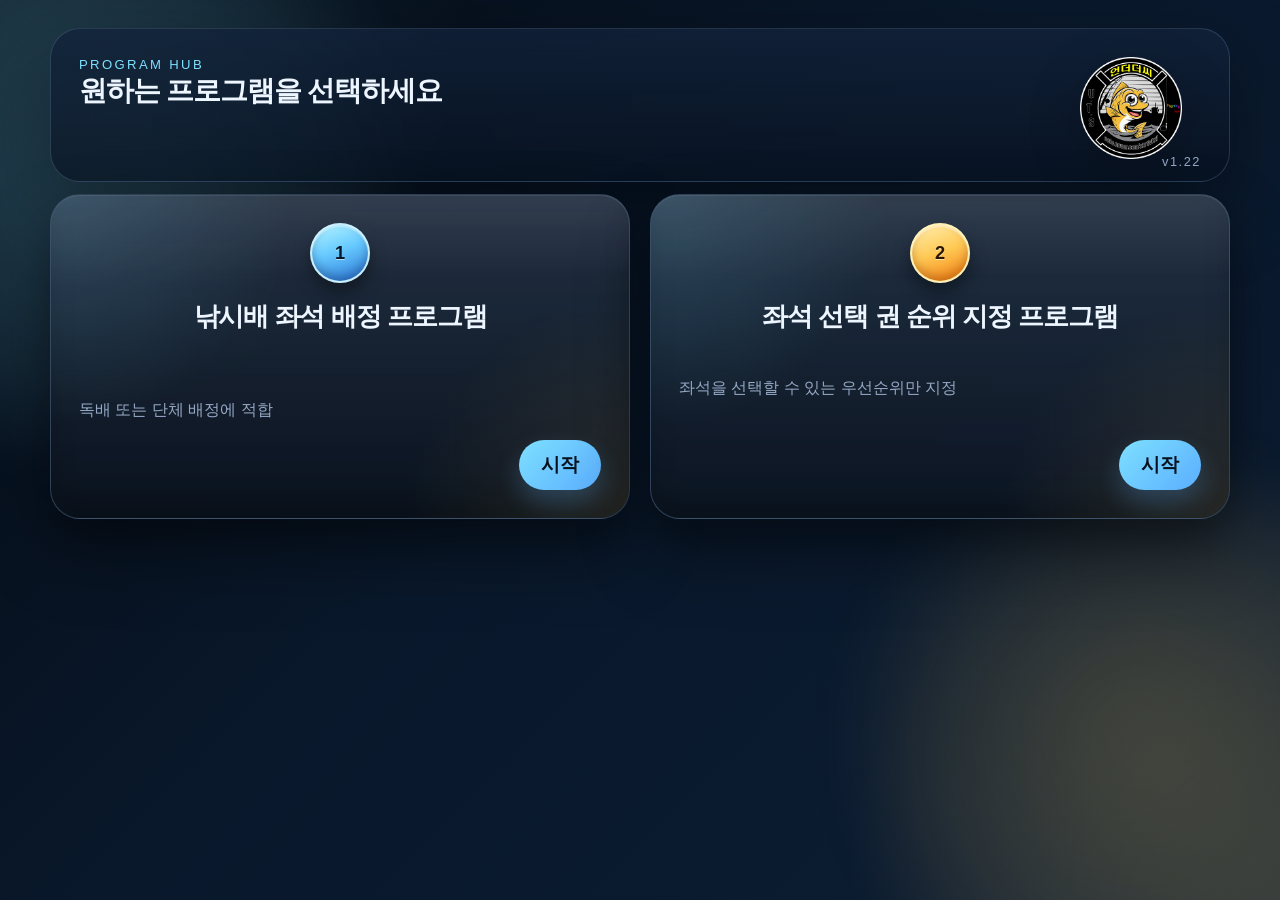
==== commit 21b0ee0a: "Add files via upload" ====
--- a/index.html
+++ b/index.html
@@ -21,11 +21,11 @@
       <a class="hero-visual" href="https://cafe.naver.com/skrtlvkxl" target="_blank" rel="noopener noreferrer" aria-label="네이버 카페로 이동">
         <img src="image/s1.png" alt="">
       </a>
-      <small class="hero-version">v1.21</small>
+      <small class="hero-version">v1.22</small>
     </section>
 
     <section class="home-grid">
-      <a class="glass program-card" href="seat-capacity.html">
+      <a class="glass program-card program-card-seat" href="seat-capacity.html">
         <span class="program-tag">1</span>
         <h2>낚시배 좌석 배정 프로그램</h2>
         <p><br>독배 또는 단체 배정에 적합</p>
@@ -36,7 +36,7 @@
 
       <a class="glass program-card is-featured" href="rank-selection.html">
         <span class="program-tag is-warm">2</span>
-        <h2>좌석 선택 순위 지정 프로그램</h2>
+        <h2>좌석 선택 권 순위 지정 프로그램</h2>
         <p><br>좌석을 선택할 수 있는 우선순위만 지정</p>
         <div class="program-card-footer">
           <strong>시작</strong>
--- a/styles.css
+++ b/styles.css
@@ -444,6 +444,10 @@
   line-height: 1.72;
 }
 
+.page-home .program-card-seat p {
+  margin-top: 22px;
+}
+
 .program-tag {
   display: inline-flex;
   align-items: center;
@@ -1238,6 +1242,107 @@
   width: 100%;
   padding-left: 14px;
   padding-right: 14px;
+}
+
+.page-rank-result .result-header {
+  align-items: center;
+  padding-top: 10px;
+  padding-bottom: 10px;
+  gap: 12px;
+}
+
+.page-rank-result .result-header-copy {
+  min-width: 0;
+}
+
+.page-rank-result .result-header-media {
+  min-width: clamp(88px, 10vw, 116px);
+}
+
+.page-rank-result .result-header .hero-visual {
+  flex: 0 0 clamp(84px, 9.5vw, 112px);
+  max-width: clamp(84px, 9.5vw, 112px);
+  align-self: center;
+  transform: translateX(-7px);
+  transform-origin: center;
+}
+
+.page-rank-result .result-header .hero-visual img {
+  max-height: 68px;
+}
+
+.page-rank-result .result-header-version {
+  right: -7px;
+  bottom: -4px;
+  font-size: 0.64rem;
+}
+
+.page-rank-result .result-summary-grid {
+  margin-top: 14px;
+  grid-template-columns: repeat(2, minmax(0, 1fr));
+  gap: 12px;
+}
+
+.page-rank-result .result-summary-grid .stat-card {
+  padding: 10px 12px;
+}
+
+.page-rank-result .result-summary-grid .stat-card span {
+  font-size: 0.74rem;
+}
+
+.page-rank-result .result-summary-grid .stat-card strong {
+  font-size: 0.94rem;
+}
+
+.page-rank-result .rank-panel {
+  margin-top: 14px;
+  gap: 15px;
+  padding-top: 19px;
+  padding-bottom: 19px;
+}
+
+.page-rank-result .rank-card {
+  display: flex;
+  flex-direction: column;
+  justify-content: center;
+  padding: 12px;
+}
+
+.page-rank-result .rank-card .seat-card-header {
+  margin-bottom: 6px;
+  align-items: center;
+  transform: translateY(2px);
+}
+
+.page-rank-result .rank-card .rank-subtext {
+  margin: 0;
+  line-height: 1.45;
+  transform: translateY(2px);
+}
+
+.page-rank-result .rank-result-actions {
+  display: flex;
+  align-items: center;
+  justify-content: center;
+  gap: 12px;
+  padding: 12px;
+  border-radius: var(--radius-md);
+  width: min(100%, 520px);
+  margin: 16px auto 0;
+}
+
+.page-rank-result .rank-result-actions .ghost-btn,
+.page-rank-result .rank-result-actions .link-btn {
+  flex: 1 1 0;
+  min-width: 0;
+  width: 100%;
+  background: linear-gradient(135deg, rgba(126, 224, 255, 0.28), rgba(90, 174, 255, 0.42));
+  border-color: rgba(126, 224, 255, 0.42);
+  min-height: 48px;
+  padding: 13px 18px;
+  font-size: 1rem;
+  box-shadow: 0 12px 26px rgba(90, 174, 255, 0.18);
 }
 
 .result-summary-grid {
@@ -1815,6 +1920,68 @@
     white-space: nowrap;
   }
 
+  .page-rank-result .rank-panel {
+    margin-top: 12px;
+    gap: 15px;
+    padding-top: 15px;
+    padding-bottom: 15px;
+  }
+
+  .page-rank-result .rank-card {
+    padding: 11px;
+  }
+
+  .page-rank-result .rank-card .seat-card-header {
+    margin-bottom: 5px;
+  }
+
+  .page-rank-result .rank-card .rank-subtext {
+    font-size: 0.74rem;
+  }
+
+  .page-rank-result .result-header .hero-visual {
+    flex-basis: 70px;
+    max-width: 70px;
+  }
+
+  .page-rank-result .result-header .hero-visual img {
+    max-height: 56px;
+  }
+
+  .page-rank-result .result-header-version {
+    font-size: 0.58rem;
+  }
+
+  .page-rank-result .result-summary-grid {
+    gap: 8px;
+  }
+
+  .page-rank-result .result-summary-grid .stat-card {
+    padding: 8px 9px;
+  }
+
+  .page-rank-result .result-summary-grid .stat-card span {
+    font-size: 0.7rem;
+  }
+
+  .page-rank-result .result-summary-grid .stat-card strong {
+    font-size: 0.84rem;
+  }
+
+  .page-rank-result .rank-result-actions {
+    width: min(100%, 420px);
+    padding: 8px 10px;
+    gap: 8px;
+  }
+
+  .page-rank-result .rank-result-actions .ghost-btn,
+  .page-rank-result .rank-result-actions .link-btn {
+    min-height: 42px;
+    padding: 10px 10px;
+    font-size: 0.9rem;
+    white-space: nowrap;
+  }
+
   .page-result .result-actions-panel {
     padding: 8px 10px;
     gap: 8px;
@@ -1842,6 +2009,38 @@
 
   .page-seat-picker .hero-copy {
     gap: 10px;
+  }
+
+  .page-rank-settings .hero-card {
+    display: grid;
+    grid-template-columns: minmax(0, 1fr) auto;
+    align-items: center;
+    gap: 10px 12px;
+    padding-top: 14px;
+    padding-bottom: 14px;
+  }
+
+  .page-rank-settings .hero-copy {
+    min-width: 0;
+  }
+
+  .page-rank-settings .hero-text {
+    max-width: none;
+    font-size: 0.88rem;
+    line-height: 1.45;
+  }
+
+  .page-rank-settings .hero-visual {
+    flex: 0 0 66px;
+    max-width: 66px;
+  }
+
+  .page-rank-settings .hero-visual img {
+    max-height: 60px;
+  }
+
+  .page-rank-settings .hero-badge {
+    display: none;
   }
 
   .hero-copy {
@@ -1915,6 +2114,24 @@
   .page-settings .settings-footer .actions {
     flex-wrap: nowrap;
     gap: 8px;
+  }
+
+  .page-rank-settings .settings-footer .actions {
+    flex-wrap: nowrap;
+    gap: 8px;
+    justify-content: stretch;
+  }
+
+  .page-rank-settings .settings-footer .actions .ghost-btn,
+  .page-rank-settings .settings-footer .actions .primary-btn,
+  .page-rank-settings .settings-footer .actions .link-btn {
+    width: auto;
+    flex: 1 1 0;
+    min-width: 0;
+    padding: 12px 10px;
+    min-height: 44px;
+    font-size: 0.94rem;
+    white-space: nowrap;
   }
 
   .page-settings .team-entry-layout {
@@ -2035,6 +2252,72 @@
 }
 
 @media (max-width: 520px) {
+  .page-rank-result .rank-card {
+    padding: 10px;
+  }
+
+  .page-rank-result .rank-card .seat-card-header {
+    margin-bottom: 4px;
+  }
+
+  .page-rank-result .rank-card .rank-subtext {
+    font-size: 0.7rem;
+    line-height: 1.38;
+  }
+
+  .page-rank-result .result-summary-grid .stat-card span {
+    font-size: 0.66rem;
+  }
+
+  .page-rank-result .result-summary-grid .stat-card strong {
+    font-size: 0.8rem;
+  }
+
+  .page-rank-result .rank-result-actions {
+    gap: 6px;
+  }
+
+  .page-rank-result .rank-result-actions .ghost-btn,
+  .page-rank-result .rank-result-actions .link-btn {
+    min-height: 40px;
+    padding: 9px 8px;
+    font-size: 0.84rem;
+  }
+
+  .page-rank-settings .hero-card {
+    grid-template-columns: minmax(0, 1fr) auto;
+    gap: 8px 10px;
+  }
+
+  .page-rank-settings .hero-copy h1 {
+    font-size: 1.04rem;
+  }
+
+  .page-rank-settings .hero-text {
+    font-size: 0.82rem;
+    line-height: 1.4;
+  }
+
+  .page-rank-settings .hero-visual {
+    flex-basis: 56px;
+    max-width: 56px;
+  }
+
+  .page-rank-settings .hero-visual img {
+    max-height: 50px;
+  }
+
+  .page-rank-settings .settings-footer .actions {
+    gap: 6px;
+  }
+
+  .page-rank-settings .settings-footer .actions .ghost-btn,
+  .page-rank-settings .settings-footer .actions .primary-btn,
+  .page-rank-settings .settings-footer .actions .link-btn {
+    padding: 11px 8px;
+    font-size: 0.86rem;
+  }
+
   .page-settings .team-entry-layout {
     gap: 8px;
   }
